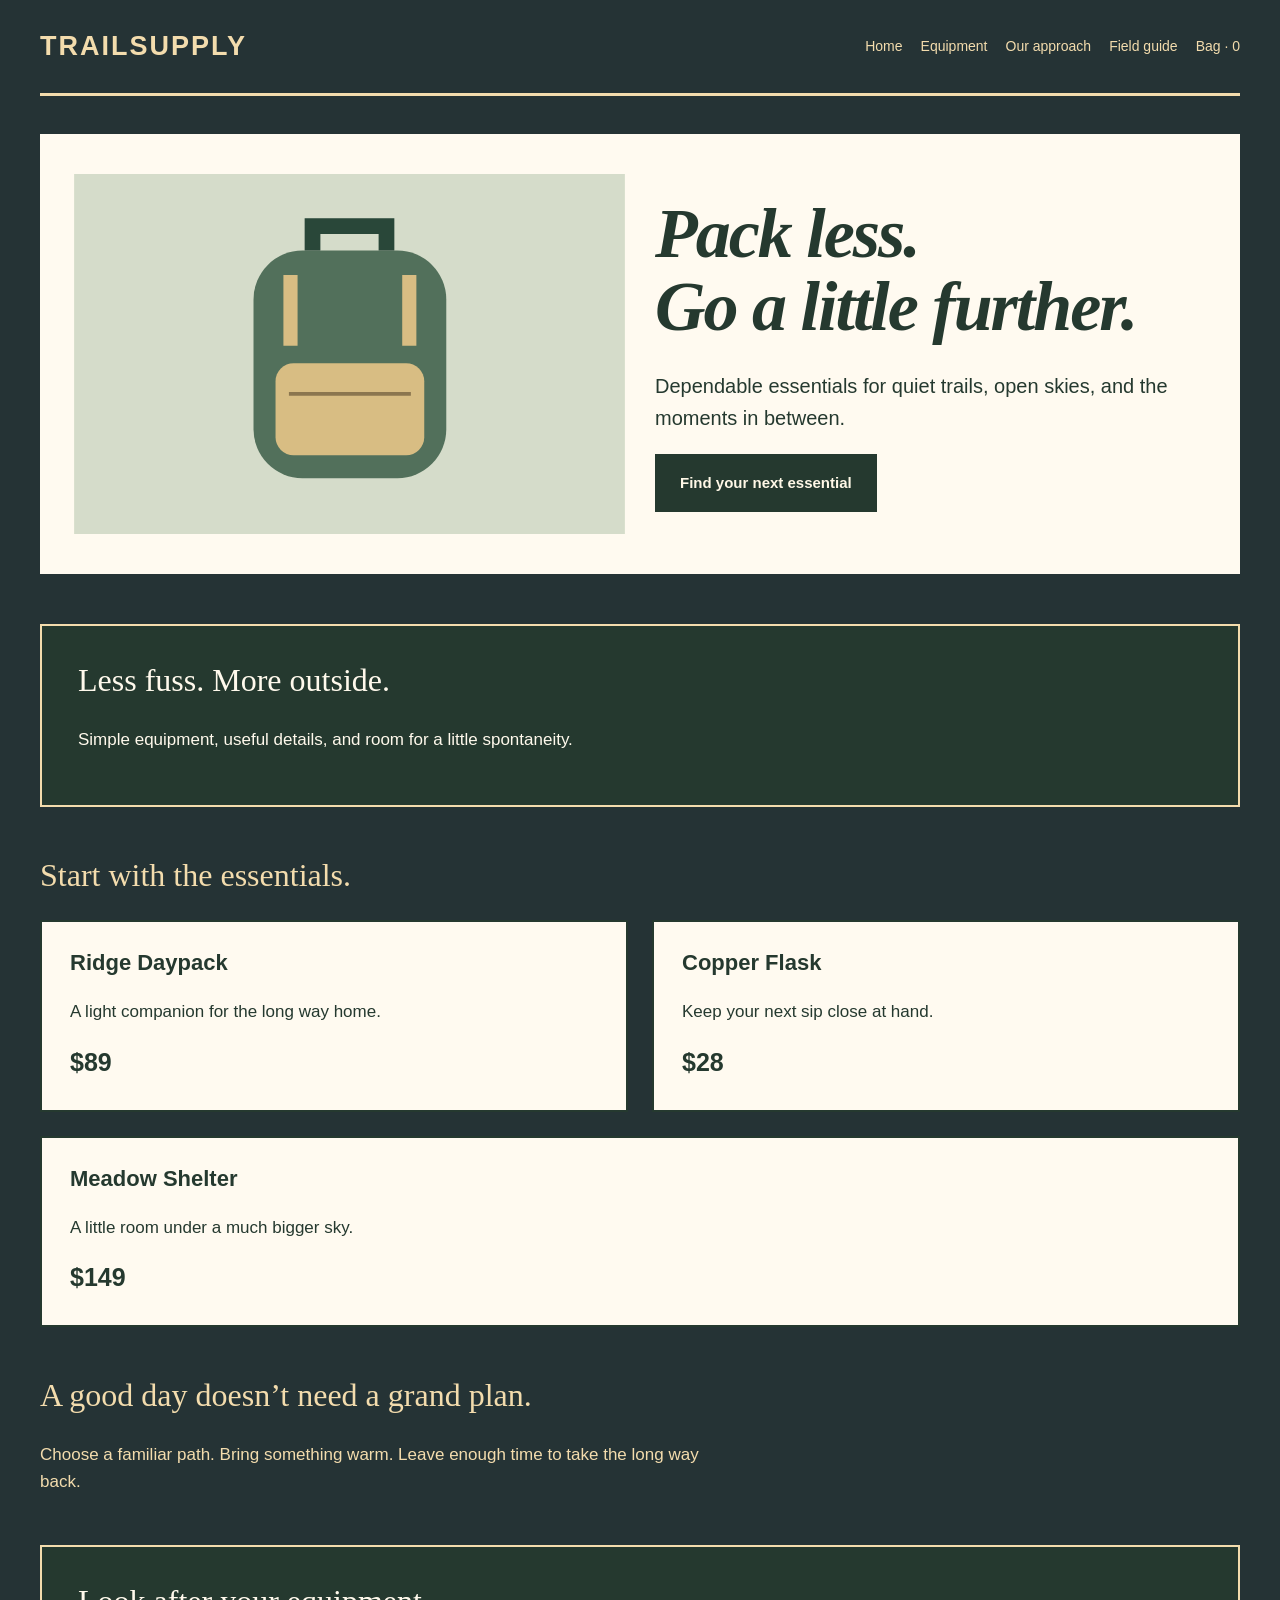
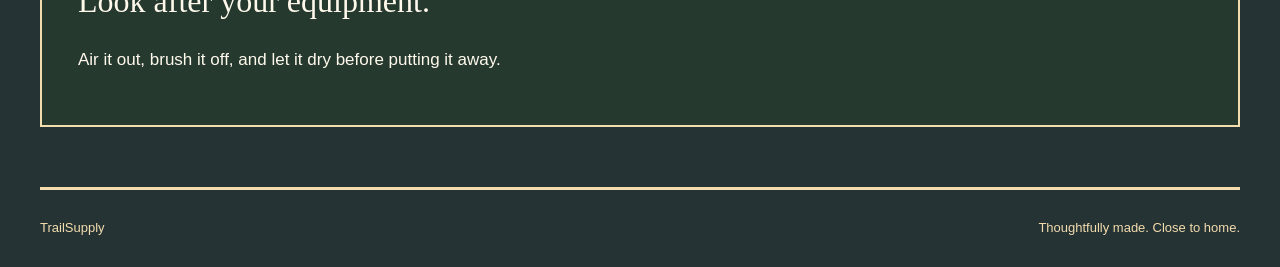
==== index.html @ 5acde9bd "feat: add equipment care reminder to homepage" ====
<!doctype html>
<html lang="en"><head><meta charset="utf-8"><meta name="viewport" content="width=device-width,initial-scale=1"><title>TrailSupply | Everyday outdoors</title><link rel="icon" href="data:,"><link rel="stylesheet" href="styles.css"></head>
<body><header><a class="brand" href="index.html">TrailSupply</a><nav aria-label="Main navigation"><a href="index.html">Home</a><a href="catalog.html">Equipment</a><a href="about.html">Our approach</a><a href="help.html">Field guide</a><span id="bag-count" aria-live="polite">Bag · 0</span></nav></header><main><section class="hero split"><div><h1>Pack less.<br>Go a little further.</h1><p class="lede">Dependable essentials for quiet trails, open skies, and the moments in between.</p><a class="button" href="catalog.html">Find your next essential</a></div><img src="assets/pack.svg" alt="Illustration of a forest-green daypack"></section><section class="band"><h2>Less fuss. More outside.</h2><p>Simple equipment, useful details, and room for a little spontaneity.</p></section><section><h2>Start with the essentials.</h2><div class="grid three"><article class="tile"><h3>Ridge Daypack</h3><p>A light companion for the long way home.</p><span class="price">$89</span></article><article class="tile"><h3>Copper Flask</h3><p>Keep your next sip close at hand.</p><span class="price">$28</span></article><article class="tile"><h3>Meadow Shelter</h3><p>A little room under a much bigger sky.</p><span class="price">$149</span></article></div></section><section><h2>A good day doesn’t need a grand plan.</h2><p>Choose a familiar path. Bring something warm. Leave enough time to take the long way back.</p></section><section class="band"><h2>Look after your equipment.</h2><p>Air it out, brush it off, and let it dry before putting it away.</p></section></main><footer><span>TrailSupply</span><span>Thoughtfully made. Close to home.</span></footer><script src="app.js"></script></body></html>
---- styles.css ----
* { box-sizing: border-box; }
html { scroll-behavior: auto; }
body { margin: 0; background: #253335; color: #f3dcad; font-family: Arial, sans-serif; font-size: 17px; line-height: 1.6; }
header, main, footer { width: 94%; max-width: 1200px; margin: auto; }
header { display: flex; flex-wrap: wrap; justify-content: space-between; align-items: center; gap: 20px; padding: 25px 0; border-bottom: 3px solid #f3dcad; }
.brand { font-size: 27px; font-weight: 800; letter-spacing: -1px; }
a { color: inherit; text-underline-offset: 5px; }
header a { text-decoration: none; }
nav { display: flex; flex-wrap: wrap; gap: 18px; font-size: 14px; }
main { padding: 38px 0 60px; }
h1, h2, h3, p { margin-top: 0; overflow-wrap: anywhere; }
h1 { font-family: Georgia, serif; font-size: 56px; line-height: 1.05; font-weight: 400; letter-spacing: -2px; max-width: 780px; margin-bottom: 26px; }
h2 { font-family: Georgia, serif; font-size: 32px; line-height: 1.15; font-weight: 400; }
h3 { font-size: 22px; line-height: 1.2; }
p { max-width: 660px; }
.lede { font-size: 20px; max-width: 570px; }
.hero { display: flex; flex-wrap: wrap; align-items: center; gap: 30px; min-height: 440px; padding: 34px; border: 2px solid #f3dcad; }
.hero > div { flex: 1 1 350px; min-width: 0; }
.hero img { flex: 1 1 350px; width: 46%; max-width: 100%; min-width: 0; height: 360px; object-fit: cover; display: block; }
section + section { margin-top: 50px; }
.grid { display: flex; flex-wrap: wrap; gap: 24px; }
.tile { flex: 1 1 280px; min-width: 0; padding: 28px; background: #fffaf0; color: #25392f; border: 2px solid #25392f; }
.tile img { width: 100%; height: 230px; object-fit: cover; display: block; margin-bottom: 24px; }
.tile p { margin-bottom: 16px; }
.tile h2 { font-size: 30px; }
.price { font-size: 25px; font-weight: 700; }
.button { display: inline-block; background: #25392f; color: #fff8e7; padding: 15px 23px; text-decoration: none; font-size: 15px; font-weight: 700; border: 2px solid #25392f; }
.band { background: #25392f; color: #fff9ec; padding: 36px; border: 2px solid #f3dcad; }
.band p { margin-bottom: 16px; }
.toolbar { display: flex; flex-wrap: wrap; gap: 18px; padding: 24px; background: #fffaf0; color: #25392f; margin: 28px 0; border: 2px solid #25392f; }
.availability { display: block; border-top: 2px solid #25392f; padding-top: 14px; font-size: 14px; }
.spec-row { display: flex; flex-wrap: wrap; gap: 24px; padding: 18px 0; border-bottom: 1px solid #f3dcad; }
.spec-row strong { min-width: 130px; }
.hidden { display: none; }
footer { display: flex; flex-wrap: wrap; justify-content: space-between; gap: 20px; padding: 28px 0; border-top: 3px solid #f3dcad; font-size: 13px; }
a:focus-visible { outline: 3px solid #d99942; outline-offset: 6px; }
.hero{background:#fffaf0;color:#25392f;border:0;border-left:14px solid #dca65c}.hero h1{font-family:Arial,sans-serif;font-weight:800}.tile{flex-basis:420px}.tile img{height:310px}
.brand{text-transform:uppercase;letter-spacing:2px}.hero{border-radius:0}.product h2{font-family:Arial,sans-serif;font-weight:700}
.hero{flex-direction:row-reverse;border:0}.hero h1{font-size:70px;font-family:Georgia,serif;font-style:italic}.tile{flex-basis:420px;border-radius:0}
/* Catalog status is static; no purchase or persistent bag is provided. */
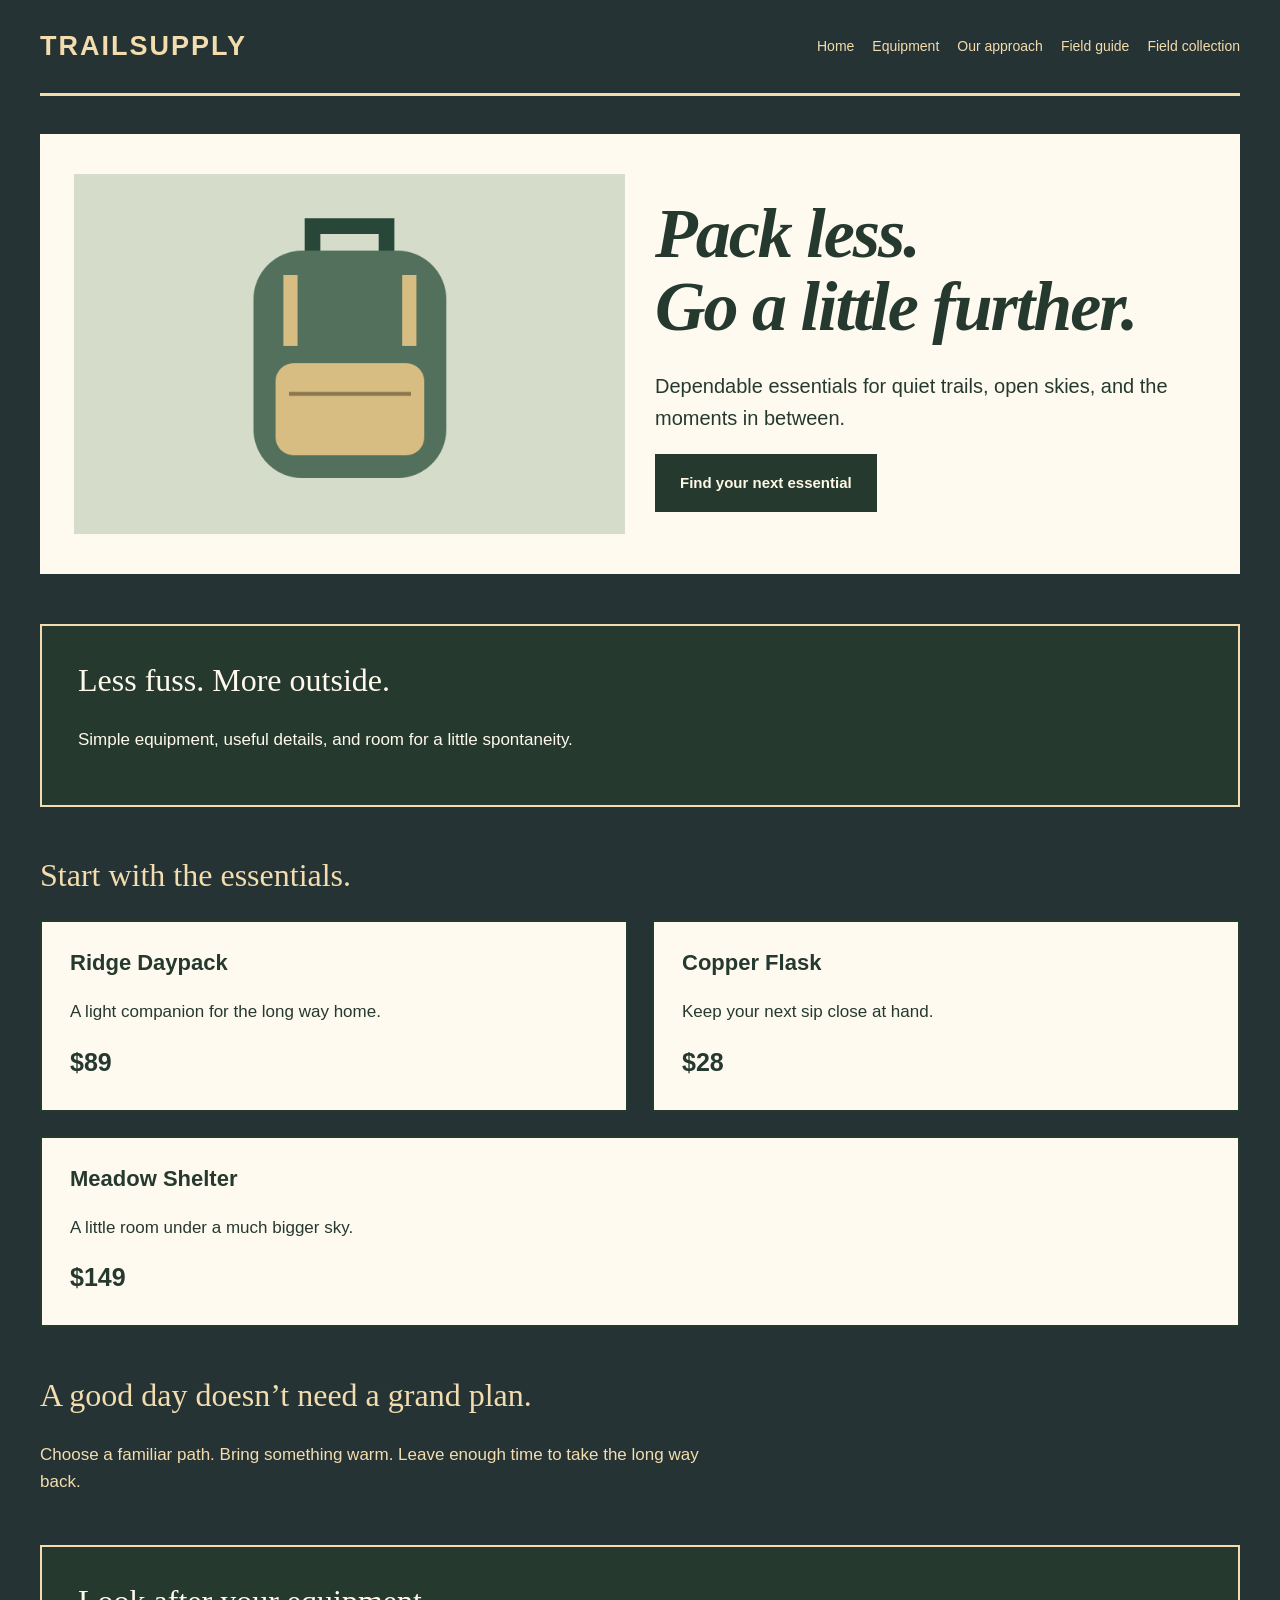
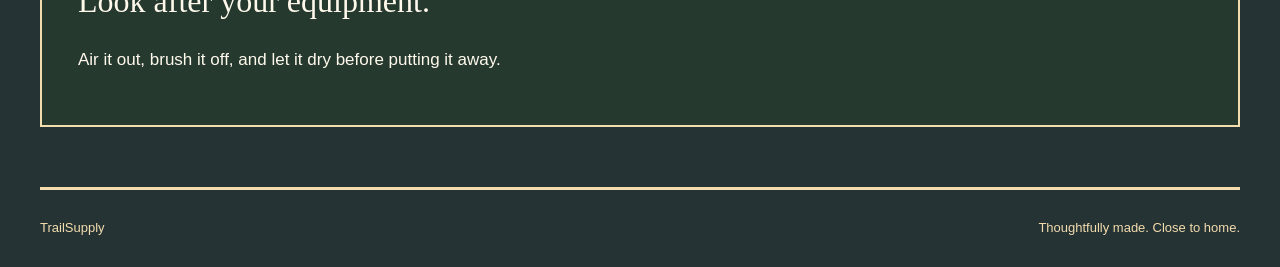
==== commit e789ec5b: "feat: add equipment care reminder to homepage; refresh the visual composition" ====
--- a/index.html
+++ b/index.html
@@ -1,3 +1,84 @@
 <!doctype html>
-<html lang="en"><head><meta charset="utf-8"><meta name="viewport" content="width=device-width,initial-scale=1"><title>TrailSupply | Everyday outdoors</title><link rel="icon" href="data:,"><link rel="stylesheet" href="styles.css"></head>
-<body><header><a class="brand" href="index.html">TrailSupply</a><nav aria-label="Main navigation"><a href="index.html">Home</a><a href="catalog.html">Equipment</a><a href="about.html">Our approach</a><a href="help.html">Field guide</a><span id="bag-count" aria-live="polite">Bag · 0</span></nav></header><main><section class="hero split"><div><h1>Pack less.<br>Go a little further.</h1><p class="lede">Dependable essentials for quiet trails, open skies, and the moments in between.</p><a class="button" href="catalog.html">Find your next essential</a></div><img src="assets/pack.svg" alt="Illustration of a forest-green daypack"></section><section class="band"><h2>Less fuss. More outside.</h2><p>Simple equipment, useful details, and room for a little spontaneity.</p></section><section><h2>Start with the essentials.</h2><div class="grid three"><article class="tile"><h3>Ridge Daypack</h3><p>A light companion for the long way home.</p><span class="price">$89</span></article><article class="tile"><h3>Copper Flask</h3><p>Keep your next sip close at hand.</p><span class="price">$28</span></article><article class="tile"><h3>Meadow Shelter</h3><p>A little room under a much bigger sky.</p><span class="price">$149</span></article></div></section><section><h2>A good day doesn’t need a grand plan.</h2><p>Choose a familiar path. Bring something warm. Leave enough time to take the long way back.</p></section><section class="band"><h2>Look after your equipment.</h2><p>Air it out, brush it off, and let it dry before putting it away.</p></section></main><footer><span>TrailSupply</span><span>Thoughtfully made. Close to home.</span></footer><script src="app.js"></script></body></html>
+<html lang="en">
+<head>
+<meta charset="utf-8">
+<meta name="viewport" content="width=device-width,initial-scale=1">
+<title>
+TrailSupply | Everyday outdoors</title>
+<link rel="icon" href="assets/favicon.png">
+<link rel="stylesheet" href="styles.css">
+</head>
+<body>
+<header>
+<a class="brand" href="index.html">TrailSupply</a>
+<nav aria-label="Main navigation">
+<a href="index.html">Home</a>
+<a href="catalog.html">Equipment</a>
+<a href="about.html">Our approach</a>
+<a href="help.html">Field guide</a>
+<span>Field collection</span>
+</nav>
+</header>
+<main>
+<section class="hero split">
+<div>
+<h1>
+Pack less.<br>Go a little further.</h1>
+<p class="lede">
+Dependable essentials for quiet trails, open skies, and the moments in between.</p>
+<a class="button" href="catalog.html">Find your next essential</a>
+</div>
+<img src="assets/pack.png" alt="Illustration of a forest-green daypack">
+</section>
+<section class="band">
+<h2>
+Less fuss. More outside.</h2>
+<p>
+Simple equipment, useful details, and room for a little spontaneity.</p>
+</section>
+<section>
+<h2>
+Start with the essentials.</h2>
+<div class="grid three">
+<article class="tile">
+<h3>
+Ridge Daypack</h3>
+<p>
+A light companion for the long way home.</p>
+<span class="price">$89</span>
+</article>
+<article class="tile">
+<h3>
+Copper Flask</h3>
+<p>
+Keep your next sip close at hand.</p>
+<span class="price">$28</span>
+</article>
+<article class="tile">
+<h3>
+Meadow Shelter</h3>
+<p>
+A little room under a much bigger sky.</p>
+<span class="price">$149</span>
+</article>
+</div>
+</section>
+<section>
+<h2>
+A good day doesn’t need a grand plan.</h2>
+<p>
+Choose a familiar path. Bring something warm. Leave enough time to take the long way back.</p>
+</section>
+<section class="band">
+<h2>
+Look after your equipment.</h2>
+<p>
+Air it out, brush it off, and let it dry before putting it away.</p>
+</section>
+</main>
+<footer>
+<span>TrailSupply</span>
+<span>Thoughtfully made. Close to home.</span>
+</footer>
+</body>
+</html>
--- a/styles.css
+++ b/styles.css
@@ -37,4 +37,3 @@
 .hero{background:#fffaf0;color:#25392f;border:0;border-left:14px solid #dca65c}.hero h1{font-family:Arial,sans-serif;font-weight:800}.tile{flex-basis:420px}.tile img{height:310px}
 .brand{text-transform:uppercase;letter-spacing:2px}.hero{border-radius:0}.product h2{font-family:Arial,sans-serif;font-weight:700}
 .hero{flex-direction:row-reverse;border:0}.hero h1{font-size:70px;font-family:Georgia,serif;font-style:italic}.tile{flex-basis:420px;border-radius:0}
-/* Catalog status is static; no purchase or persistent bag is provided. */
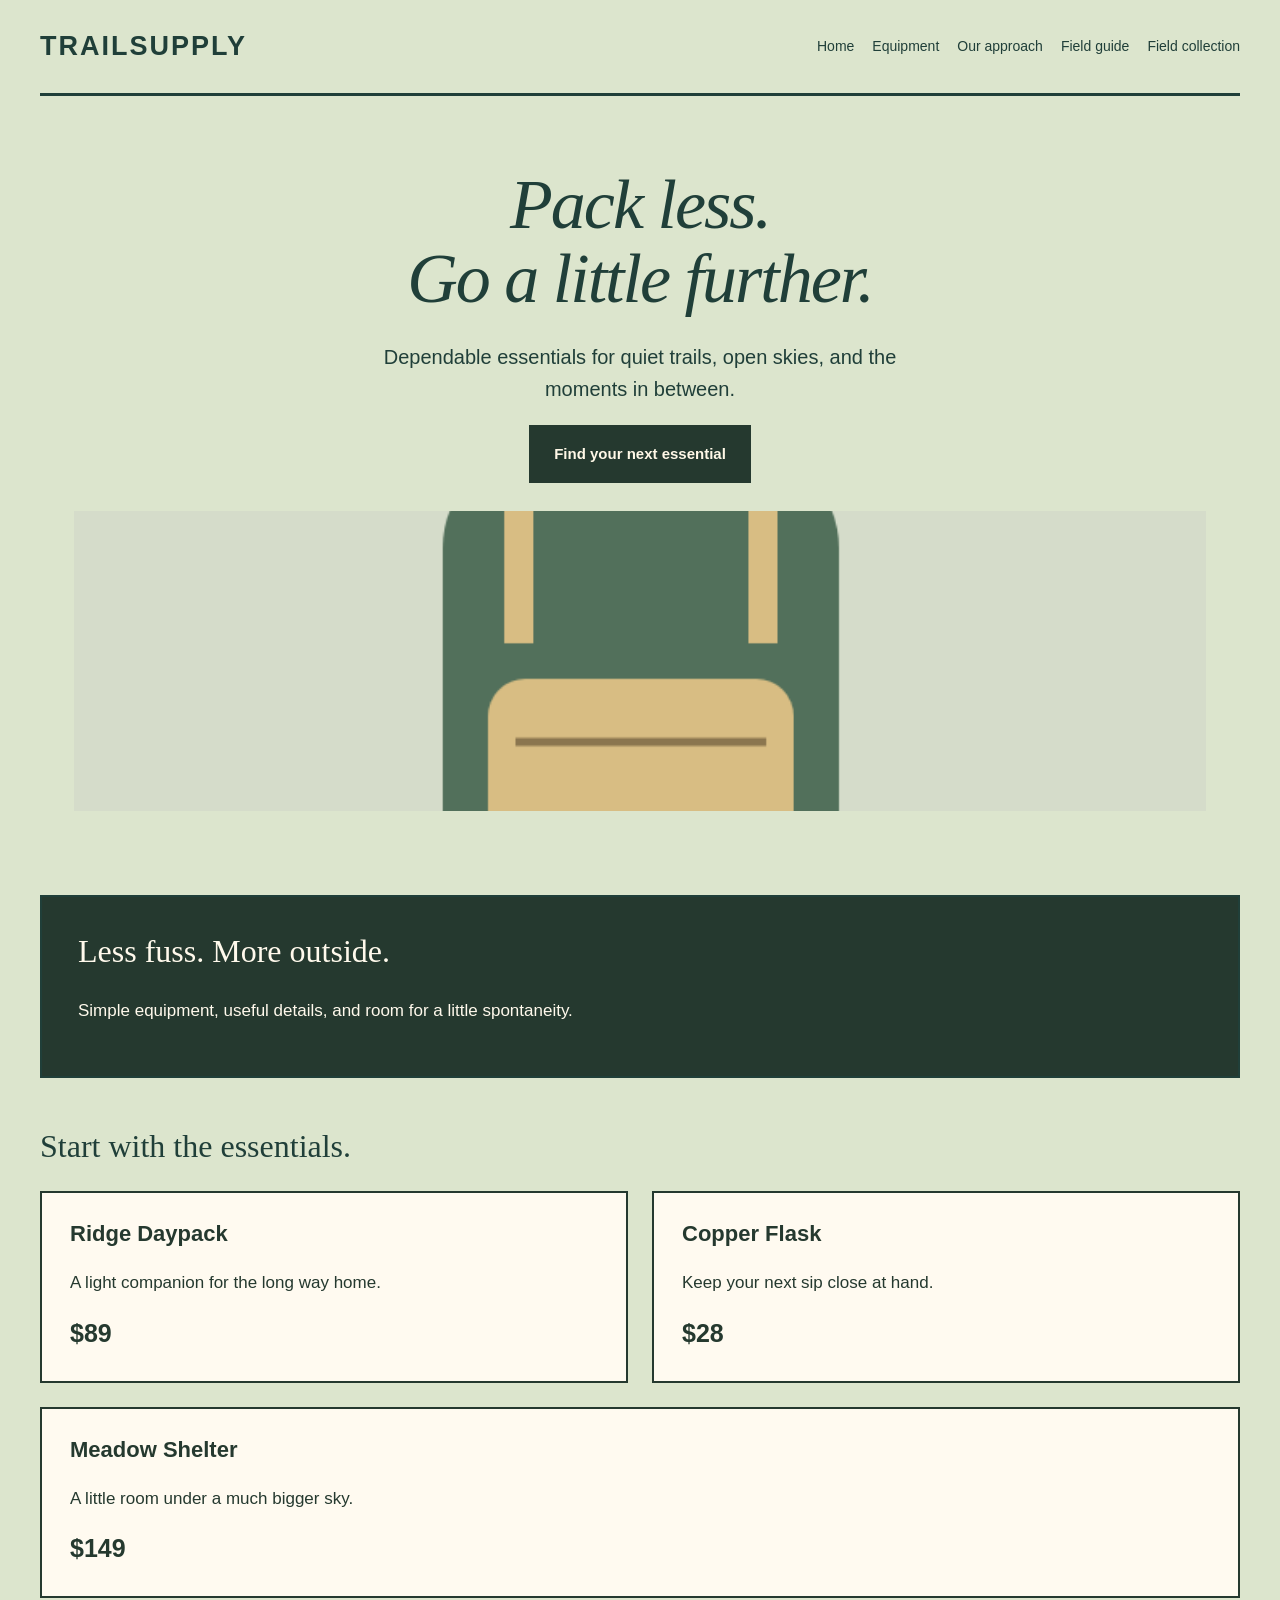
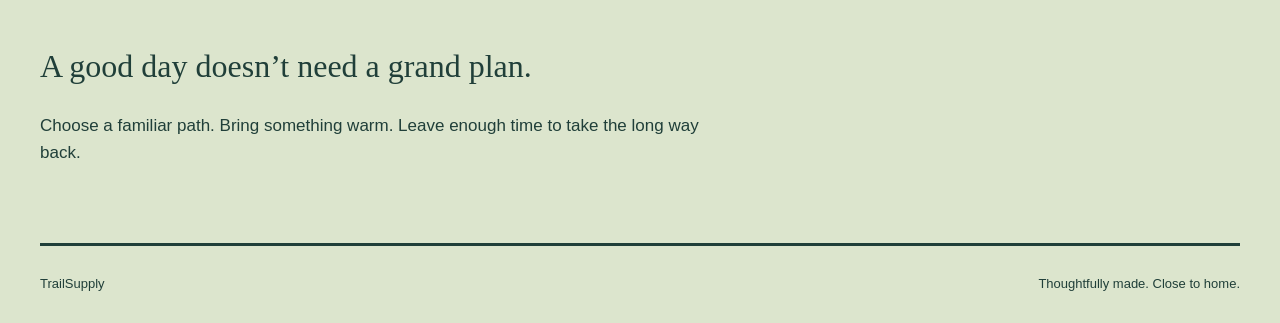
==== commit 414e1446: "fix: restore field guide and navigation link; refresh the visual composition" ====
--- a/index.html
+++ b/index.html
@@ -69,12 +69,6 @@
 <p>
 Choose a familiar path. Bring something warm. Leave enough time to take the long way back.</p>
 </section>
-<section class="band">
-<h2>
-Look after your equipment.</h2>
-<p>
-Air it out, brush it off, and let it dry before putting it away.</p>
-</section>
 </main>
 <footer>
 <span>TrailSupply</span>
--- a/styles.css
+++ b/styles.css
@@ -1,8 +1,8 @@
 * { box-sizing: border-box; }
 html { scroll-behavior: auto; }
-body { margin: 0; background: #253335; color: #f3dcad; font-family: Arial, sans-serif; font-size: 17px; line-height: 1.6; }
+body { margin: 0; background: #dce5cd; color: #203f39; font-family: Arial, sans-serif; font-size: 17px; line-height: 1.6; }
 header, main, footer { width: 94%; max-width: 1200px; margin: auto; }
-header { display: flex; flex-wrap: wrap; justify-content: space-between; align-items: center; gap: 20px; padding: 25px 0; border-bottom: 3px solid #f3dcad; }
+header { display: flex; flex-wrap: wrap; justify-content: space-between; align-items: center; gap: 20px; padding: 25px 0; border-bottom: 3px solid #203f39; }
 .brand { font-size: 27px; font-weight: 800; letter-spacing: -1px; }
 a { color: inherit; text-underline-offset: 5px; }
 header a { text-decoration: none; }
@@ -14,7 +14,7 @@
 h3 { font-size: 22px; line-height: 1.2; }
 p { max-width: 660px; }
 .lede { font-size: 20px; max-width: 570px; }
-.hero { display: flex; flex-wrap: wrap; align-items: center; gap: 30px; min-height: 440px; padding: 34px; border: 2px solid #f3dcad; }
+.hero { display: flex; flex-wrap: wrap; align-items: center; gap: 30px; min-height: 440px; padding: 34px; border: 2px solid #203f39; }
 .hero > div { flex: 1 1 350px; min-width: 0; }
 .hero img { flex: 1 1 350px; width: 46%; max-width: 100%; min-width: 0; height: 360px; object-fit: cover; display: block; }
 section + section { margin-top: 50px; }
@@ -25,15 +25,15 @@
 .tile h2 { font-size: 30px; }
 .price { font-size: 25px; font-weight: 700; }
 .button { display: inline-block; background: #25392f; color: #fff8e7; padding: 15px 23px; text-decoration: none; font-size: 15px; font-weight: 700; border: 2px solid #25392f; }
-.band { background: #25392f; color: #fff9ec; padding: 36px; border: 2px solid #f3dcad; }
+.band { background: #25392f; color: #fff9ec; padding: 36px; border: 2px solid #203f39; }
 .band p { margin-bottom: 16px; }
 .toolbar { display: flex; flex-wrap: wrap; gap: 18px; padding: 24px; background: #fffaf0; color: #25392f; margin: 28px 0; border: 2px solid #25392f; }
 .availability { display: block; border-top: 2px solid #25392f; padding-top: 14px; font-size: 14px; }
-.spec-row { display: flex; flex-wrap: wrap; gap: 24px; padding: 18px 0; border-bottom: 1px solid #f3dcad; }
+.spec-row { display: flex; flex-wrap: wrap; gap: 24px; padding: 18px 0; border-bottom: 1px solid #203f39; }
 .spec-row strong { min-width: 130px; }
 .hidden { display: none; }
-footer { display: flex; flex-wrap: wrap; justify-content: space-between; gap: 20px; padding: 28px 0; border-top: 3px solid #f3dcad; font-size: 13px; }
-a:focus-visible { outline: 3px solid #d99942; outline-offset: 6px; }
-.hero{background:#fffaf0;color:#25392f;border:0;border-left:14px solid #dca65c}.hero h1{font-family:Arial,sans-serif;font-weight:800}.tile{flex-basis:420px}.tile img{height:310px}
+footer { display: flex; flex-wrap: wrap; justify-content: space-between; gap: 20px; padding: 28px 0; border-top: 3px solid #203f39; font-size: 13px; }
+a:focus-visible { outline: 3px solid #356454; outline-offset: 6px; }
+.hero{flex-direction:column;text-align:center;gap:28px;border:0}.hero > div{flex:0 1 auto;width:100%}.hero h1,.hero p{margin-left:auto;margin-right:auto}.hero img{flex:0 1 auto;width:100%;height:300px}.tile{border-radius:28px}
 .brand{text-transform:uppercase;letter-spacing:2px}.hero{border-radius:0}.product h2{font-family:Arial,sans-serif;font-weight:700}
 .hero{flex-direction:row-reverse;border:0}.hero h1{font-size:70px;font-family:Georgia,serif;font-style:italic}.tile{flex-basis:420px;border-radius:0}
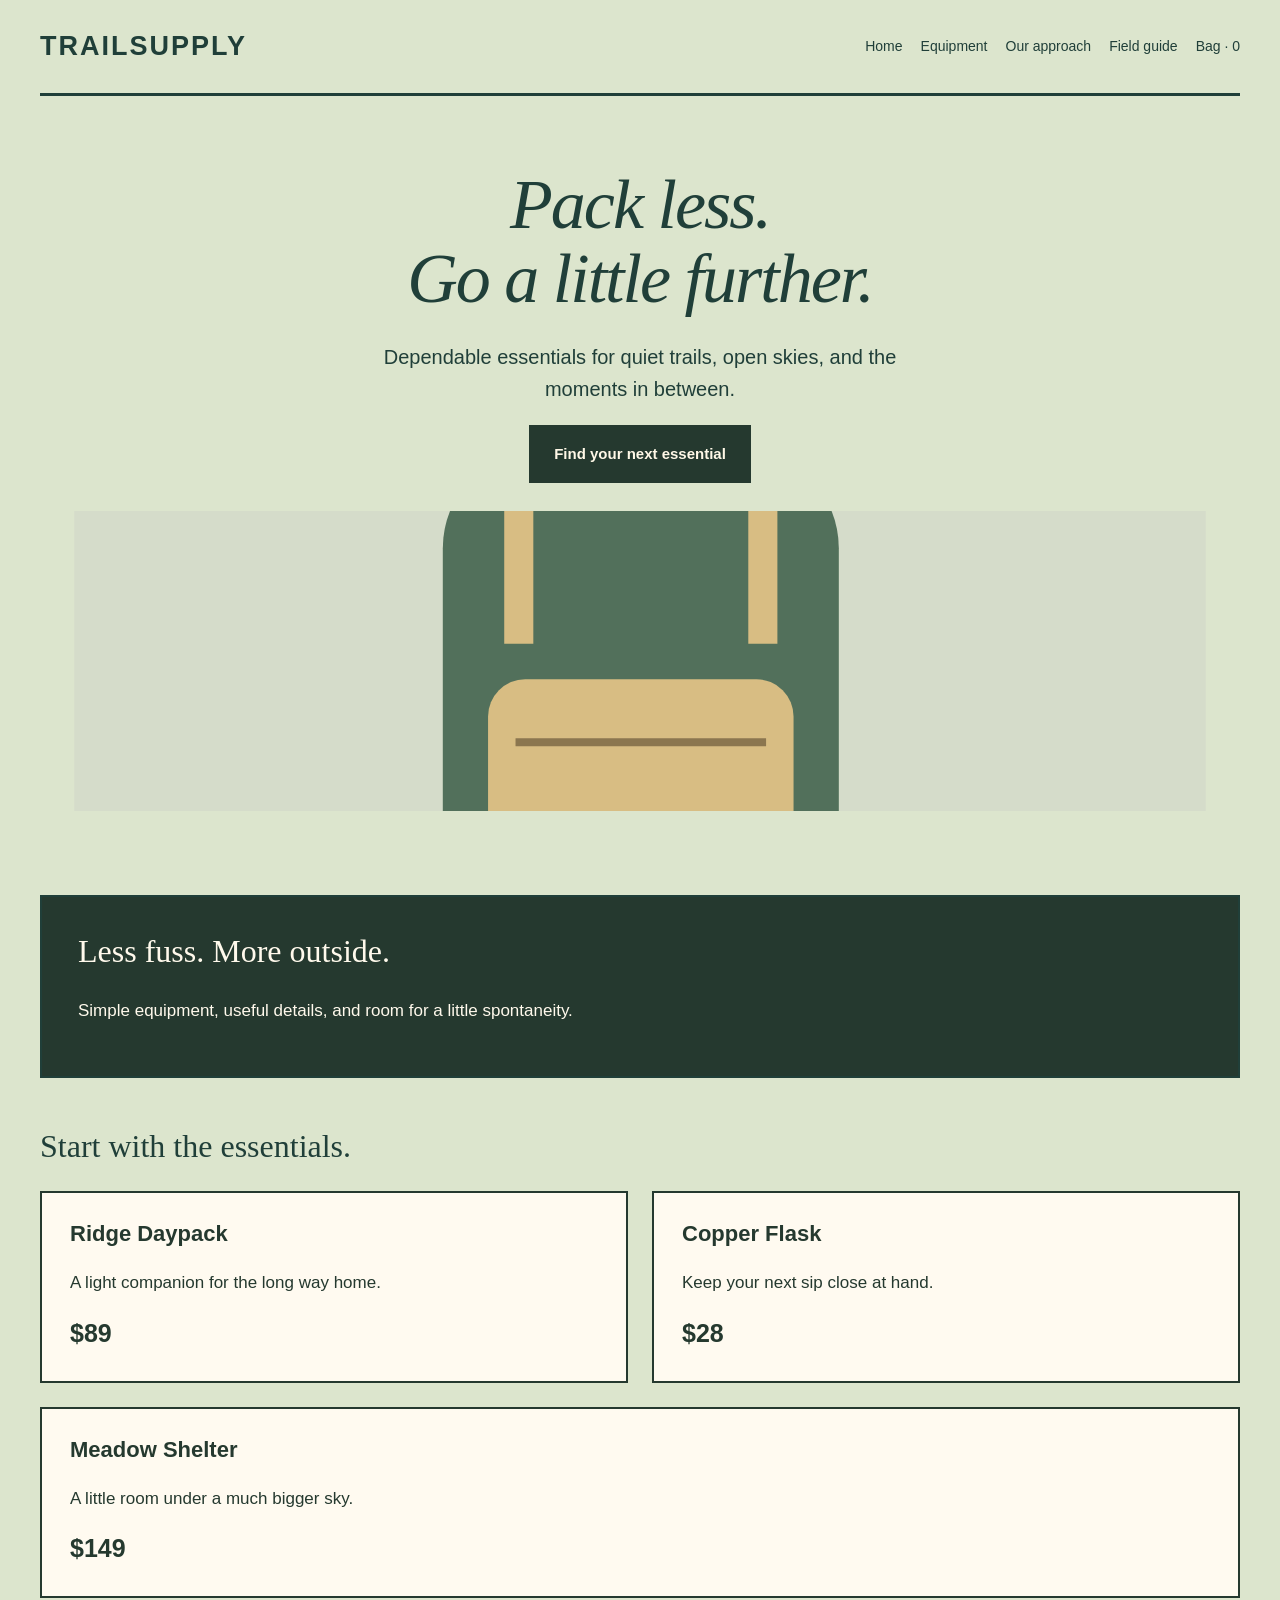
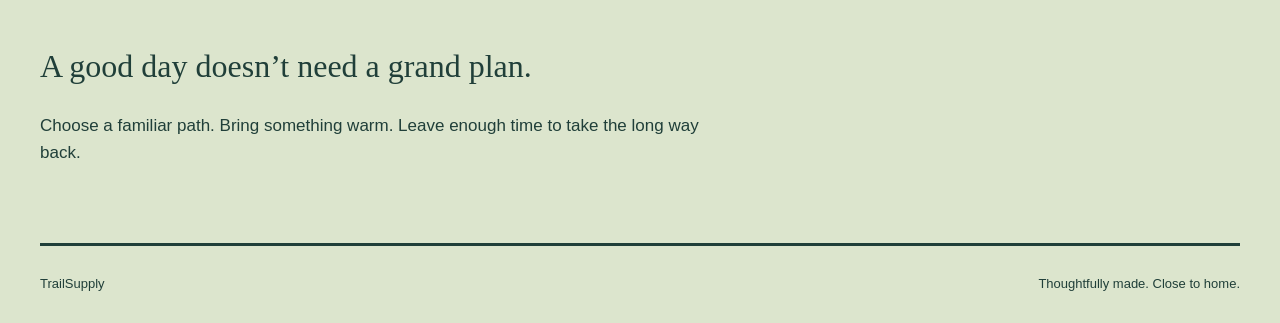
==== commit b379235a: "fix: restore field guide and navigation link" ====
--- a/index.html
+++ b/index.html
@@ -1,78 +1,3 @@
 <!doctype html>
-<html lang="en">
-<head>
-<meta charset="utf-8">
-<meta name="viewport" content="width=device-width,initial-scale=1">
-<title>
-TrailSupply | Everyday outdoors</title>
-<link rel="icon" href="assets/favicon.png">
-<link rel="stylesheet" href="styles.css">
-</head>
-<body>
-<header>
-<a class="brand" href="index.html">TrailSupply</a>
-<nav aria-label="Main navigation">
-<a href="index.html">Home</a>
-<a href="catalog.html">Equipment</a>
-<a href="about.html">Our approach</a>
-<a href="help.html">Field guide</a>
-<span>Field collection</span>
-</nav>
-</header>
-<main>
-<section class="hero split">
-<div>
-<h1>
-Pack less.<br>Go a little further.</h1>
-<p class="lede">
-Dependable essentials for quiet trails, open skies, and the moments in between.</p>
-<a class="button" href="catalog.html">Find your next essential</a>
-</div>
-<img src="assets/pack.png" alt="Illustration of a forest-green daypack">
-</section>
-<section class="band">
-<h2>
-Less fuss. More outside.</h2>
-<p>
-Simple equipment, useful details, and room for a little spontaneity.</p>
-</section>
-<section>
-<h2>
-Start with the essentials.</h2>
-<div class="grid three">
-<article class="tile">
-<h3>
-Ridge Daypack</h3>
-<p>
-A light companion for the long way home.</p>
-<span class="price">$89</span>
-</article>
-<article class="tile">
-<h3>
-Copper Flask</h3>
-<p>
-Keep your next sip close at hand.</p>
-<span class="price">$28</span>
-</article>
-<article class="tile">
-<h3>
-Meadow Shelter</h3>
-<p>
-A little room under a much bigger sky.</p>
-<span class="price">$149</span>
-</article>
-</div>
-</section>
-<section>
-<h2>
-A good day doesn’t need a grand plan.</h2>
-<p>
-Choose a familiar path. Bring something warm. Leave enough time to take the long way back.</p>
-</section>
-</main>
-<footer>
-<span>TrailSupply</span>
-<span>Thoughtfully made. Close to home.</span>
-</footer>
-</body>
-</html>
+<html lang="en"><head><meta charset="utf-8"><meta name="viewport" content="width=device-width,initial-scale=1"><title>TrailSupply | Everyday outdoors</title><link rel="icon" href="data:,"><link rel="stylesheet" href="styles.css"></head>
+<body><header><a class="brand" href="index.html">TrailSupply</a><nav aria-label="Main navigation"><a href="index.html">Home</a><a href="catalog.html">Equipment</a><a href="about.html">Our approach</a><a href="help.html">Field guide</a><span id="bag-count" aria-live="polite">Bag · 0</span></nav></header><main><section class="hero split"><div><h1>Pack less.<br>Go a little further.</h1><p class="lede">Dependable essentials for quiet trails, open skies, and the moments in between.</p><a class="button" href="catalog.html">Find your next essential</a></div><img src="assets/pack.svg" alt="Illustration of a forest-green daypack"></section><section class="band"><h2>Less fuss. More outside.</h2><p>Simple equipment, useful details, and room for a little spontaneity.</p></section><section><h2>Start with the essentials.</h2><div class="grid three"><article class="tile"><h3>Ridge Daypack</h3><p>A light companion for the long way home.</p><span class="price">$89</span></article><article class="tile"><h3>Copper Flask</h3><p>Keep your next sip close at hand.</p><span class="price">$28</span></article><article class="tile"><h3>Meadow Shelter</h3><p>A little room under a much bigger sky.</p><span class="price">$149</span></article></div></section><section><h2>A good day doesn’t need a grand plan.</h2><p>Choose a familiar path. Bring something warm. Leave enough time to take the long way back.</p></section></main><footer><span>TrailSupply</span><span>Thoughtfully made. Close to home.</span></footer><script src="app.js"></script></body></html>
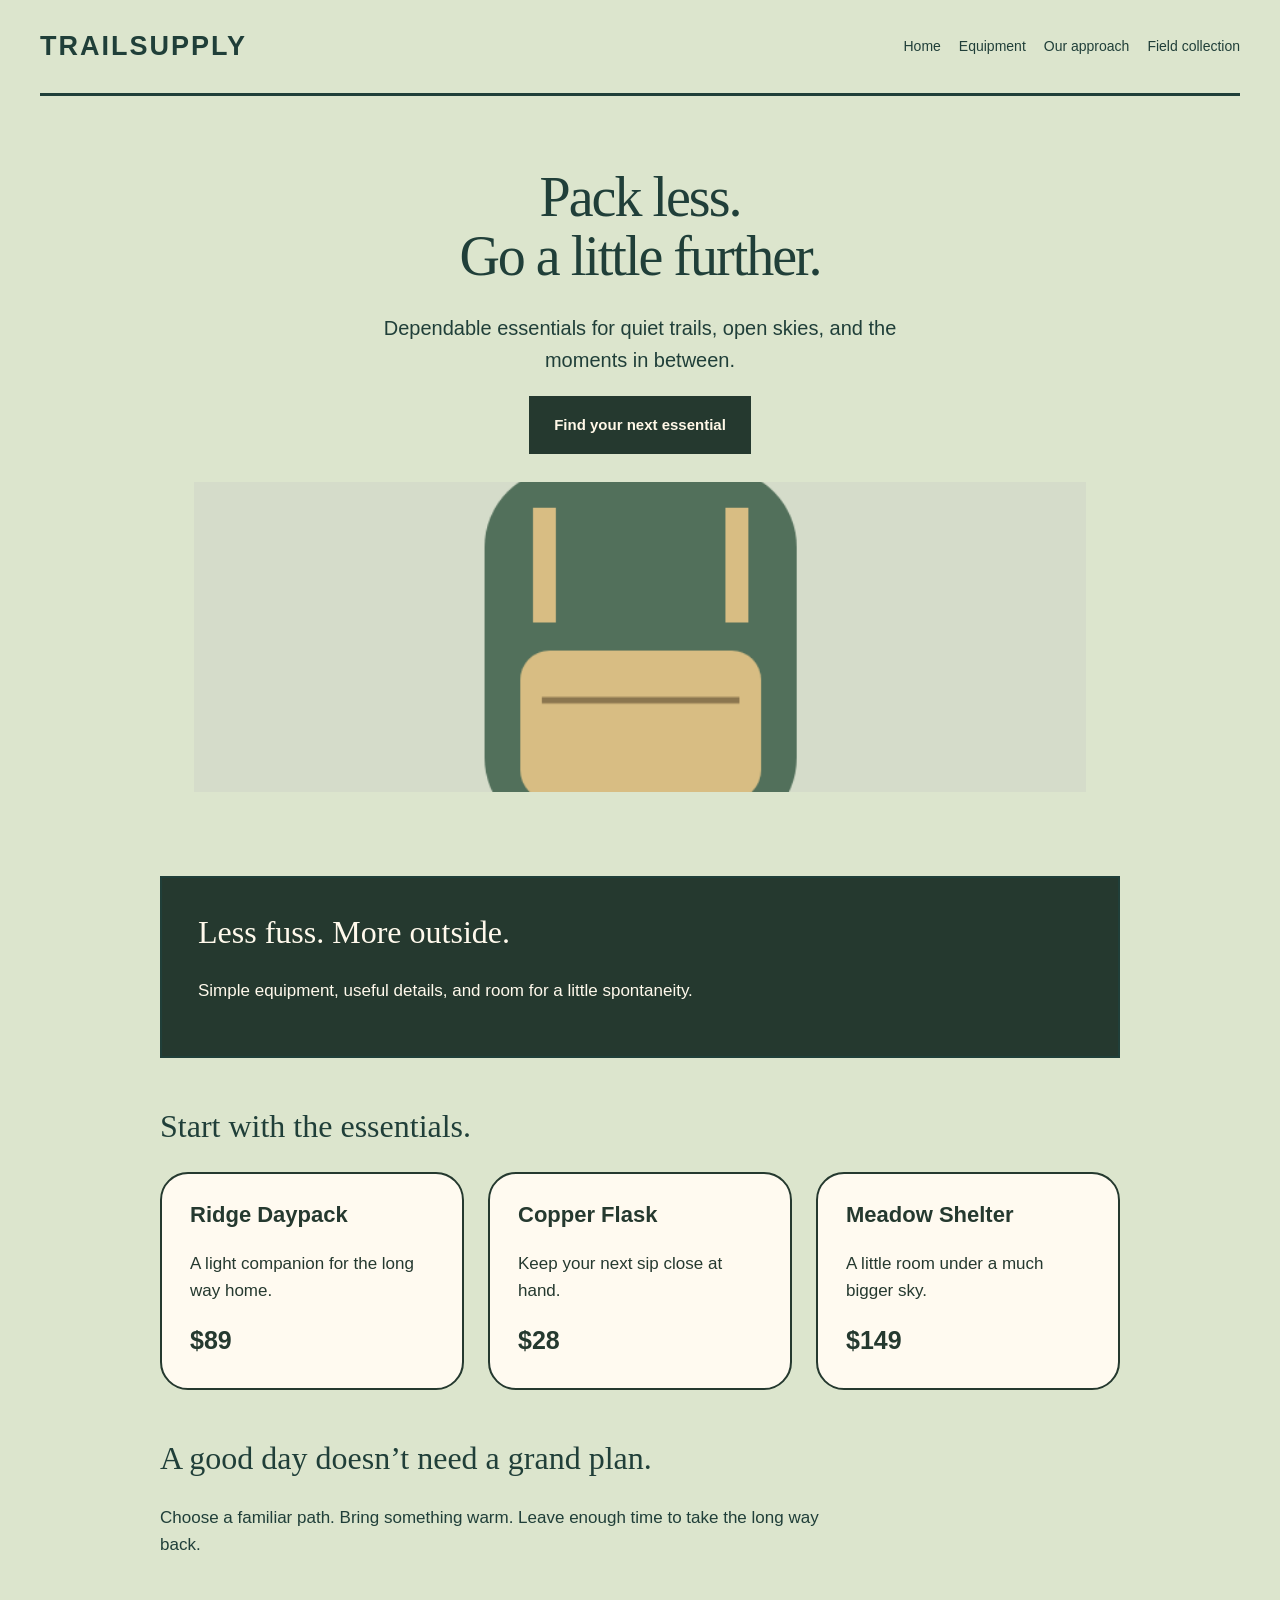
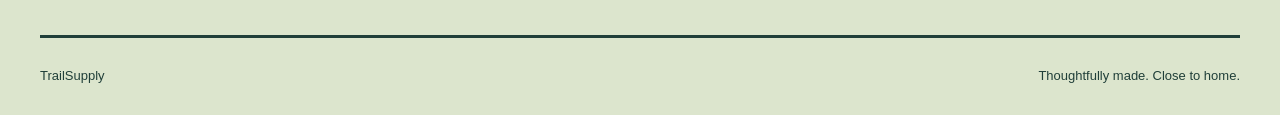
==== commit 4aa20a0e: "refactor: temporarily retire field guide and its navigation link; refresh the visual composition" ====
--- a/index.html
+++ b/index.html
@@ -1,3 +1,77 @@
 <!doctype html>
-<html lang="en"><head><meta charset="utf-8"><meta name="viewport" content="width=device-width,initial-scale=1"><title>TrailSupply | Everyday outdoors</title><link rel="icon" href="data:,"><link rel="stylesheet" href="styles.css"></head>
-<body><header><a class="brand" href="index.html">TrailSupply</a><nav aria-label="Main navigation"><a href="index.html">Home</a><a href="catalog.html">Equipment</a><a href="about.html">Our approach</a><a href="help.html">Field guide</a><span id="bag-count" aria-live="polite">Bag · 0</span></nav></header><main><section class="hero split"><div><h1>Pack less.<br>Go a little further.</h1><p class="lede">Dependable essentials for quiet trails, open skies, and the moments in between.</p><a class="button" href="catalog.html">Find your next essential</a></div><img src="assets/pack.svg" alt="Illustration of a forest-green daypack"></section><section class="band"><h2>Less fuss. More outside.</h2><p>Simple equipment, useful details, and room for a little spontaneity.</p></section><section><h2>Start with the essentials.</h2><div class="grid three"><article class="tile"><h3>Ridge Daypack</h3><p>A light companion for the long way home.</p><span class="price">$89</span></article><article class="tile"><h3>Copper Flask</h3><p>Keep your next sip close at hand.</p><span class="price">$28</span></article><article class="tile"><h3>Meadow Shelter</h3><p>A little room under a much bigger sky.</p><span class="price">$149</span></article></div></section><section><h2>A good day doesn’t need a grand plan.</h2><p>Choose a familiar path. Bring something warm. Leave enough time to take the long way back.</p></section></main><footer><span>TrailSupply</span><span>Thoughtfully made. Close to home.</span></footer><script src="app.js"></script></body></html>
+<html lang="en">
+<head>
+<meta charset="utf-8">
+<meta name="viewport" content="width=device-width,initial-scale=1">
+<title>
+TrailSupply | Everyday outdoors</title>
+<link rel="icon" href="assets/favicon.png">
+<link rel="stylesheet" href="styles.css">
+</head>
+<body>
+<header>
+<a class="brand" href="index.html">TrailSupply</a>
+<nav aria-label="Main navigation">
+<a href="index.html">Home</a>
+<a href="catalog.html">Equipment</a>
+<a href="about.html">Our approach</a>
+<span>Field collection</span>
+</nav>
+</header>
+<main>
+<section class="hero split">
+<div>
+<h1>
+Pack less.<br>Go a little further.</h1>
+<p class="lede">
+Dependable essentials for quiet trails, open skies, and the moments in between.</p>
+<a class="button" href="catalog.html">Find your next essential</a>
+</div>
+<img src="assets/pack.png" alt="Illustration of a forest-green daypack">
+</section>
+<section class="band">
+<h2>
+Less fuss. More outside.</h2>
+<p>
+Simple equipment, useful details, and room for a little spontaneity.</p>
+</section>
+<section>
+<h2>
+Start with the essentials.</h2>
+<div class="grid three">
+<article class="tile">
+<h3>
+Ridge Daypack</h3>
+<p>
+A light companion for the long way home.</p>
+<span class="price">$89</span>
+</article>
+<article class="tile">
+<h3>
+Copper Flask</h3>
+<p>
+Keep your next sip close at hand.</p>
+<span class="price">$28</span>
+</article>
+<article class="tile">
+<h3>
+Meadow Shelter</h3>
+<p>
+A little room under a much bigger sky.</p>
+<span class="price">$149</span>
+</article>
+</div>
+</section>
+<section>
+<h2>
+A good day doesn’t need a grand plan.</h2>
+<p>
+Choose a familiar path. Bring something warm. Leave enough time to take the long way back.</p>
+</section>
+</main>
+<footer>
+<span>TrailSupply</span>
+<span>Thoughtfully made. Close to home.</span>
+</footer>
+</body>
+</html>
--- a/styles.css
+++ b/styles.css
@@ -36,4 +36,4 @@
 a:focus-visible { outline: 3px solid #356454; outline-offset: 6px; }
 .hero{flex-direction:column;text-align:center;gap:28px;border:0}.hero > div{flex:0 1 auto;width:100%}.hero h1,.hero p{margin-left:auto;margin-right:auto}.hero img{flex:0 1 auto;width:100%;height:300px}.tile{border-radius:28px}
 .brand{text-transform:uppercase;letter-spacing:2px}.hero{border-radius:0}.product h2{font-family:Arial,sans-serif;font-weight:700}
-.hero{flex-direction:row-reverse;border:0}.hero h1{font-size:70px;font-family:Georgia,serif;font-style:italic}.tile{flex-basis:420px;border-radius:0}
+main{max-width:960px}.hero{flex-direction:column;text-align:center}.hero > div{flex:0 1 auto;width:100%}.hero h1,.hero p{margin-left:auto;margin-right:auto}.hero img{width:100%;flex:0 1 auto;height:310px}
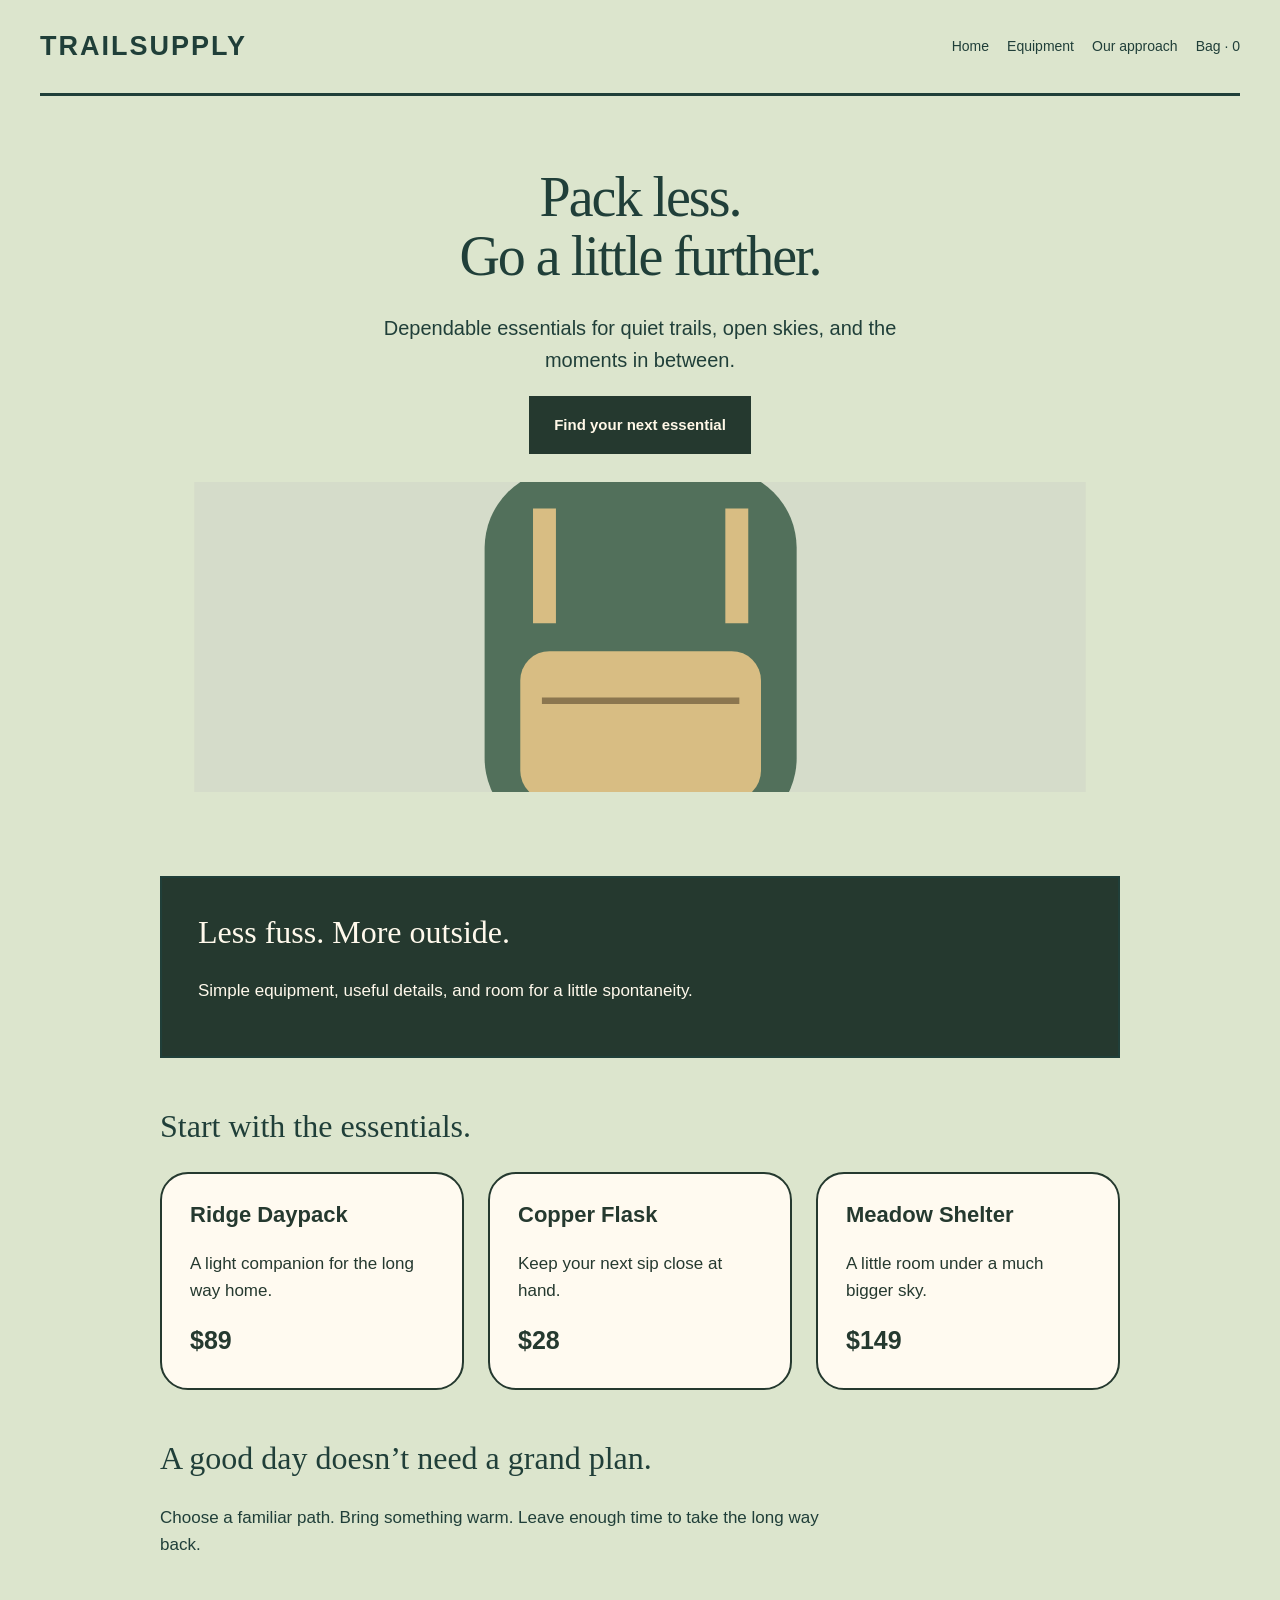
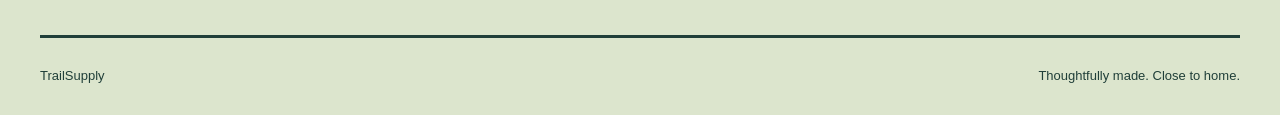
==== commit 844c04ed: "refactor: temporarily retire field guide and its navigation link" ====
--- a/index.html
+++ b/index.html
@@ -1,77 +1,3 @@
 <!doctype html>
-<html lang="en">
-<head>
-<meta charset="utf-8">
-<meta name="viewport" content="width=device-width,initial-scale=1">
-<title>
-TrailSupply | Everyday outdoors</title>
-<link rel="icon" href="assets/favicon.png">
-<link rel="stylesheet" href="styles.css">
-</head>
-<body>
-<header>
-<a class="brand" href="index.html">TrailSupply</a>
-<nav aria-label="Main navigation">
-<a href="index.html">Home</a>
-<a href="catalog.html">Equipment</a>
-<a href="about.html">Our approach</a>
-<span>Field collection</span>
-</nav>
-</header>
-<main>
-<section class="hero split">
-<div>
-<h1>
-Pack less.<br>Go a little further.</h1>
-<p class="lede">
-Dependable essentials for quiet trails, open skies, and the moments in between.</p>
-<a class="button" href="catalog.html">Find your next essential</a>
-</div>
-<img src="assets/pack.png" alt="Illustration of a forest-green daypack">
-</section>
-<section class="band">
-<h2>
-Less fuss. More outside.</h2>
-<p>
-Simple equipment, useful details, and room for a little spontaneity.</p>
-</section>
-<section>
-<h2>
-Start with the essentials.</h2>
-<div class="grid three">
-<article class="tile">
-<h3>
-Ridge Daypack</h3>
-<p>
-A light companion for the long way home.</p>
-<span class="price">$89</span>
-</article>
-<article class="tile">
-<h3>
-Copper Flask</h3>
-<p>
-Keep your next sip close at hand.</p>
-<span class="price">$28</span>
-</article>
-<article class="tile">
-<h3>
-Meadow Shelter</h3>
-<p>
-A little room under a much bigger sky.</p>
-<span class="price">$149</span>
-</article>
-</div>
-</section>
-<section>
-<h2>
-A good day doesn’t need a grand plan.</h2>
-<p>
-Choose a familiar path. Bring something warm. Leave enough time to take the long way back.</p>
-</section>
-</main>
-<footer>
-<span>TrailSupply</span>
-<span>Thoughtfully made. Close to home.</span>
-</footer>
-</body>
-</html>
+<html lang="en"><head><meta charset="utf-8"><meta name="viewport" content="width=device-width,initial-scale=1"><title>TrailSupply | Everyday outdoors</title><link rel="icon" href="data:,"><link rel="stylesheet" href="styles.css"></head>
+<body><header><a class="brand" href="index.html">TrailSupply</a><nav aria-label="Main navigation"><a href="index.html">Home</a><a href="catalog.html">Equipment</a><a href="about.html">Our approach</a><span id="bag-count" aria-live="polite">Bag · 0</span></nav></header><main><section class="hero split"><div><h1>Pack less.<br>Go a little further.</h1><p class="lede">Dependable essentials for quiet trails, open skies, and the moments in between.</p><a class="button" href="catalog.html">Find your next essential</a></div><img src="assets/pack.svg" alt="Illustration of a forest-green daypack"></section><section class="band"><h2>Less fuss. More outside.</h2><p>Simple equipment, useful details, and room for a little spontaneity.</p></section><section><h2>Start with the essentials.</h2><div class="grid three"><article class="tile"><h3>Ridge Daypack</h3><p>A light companion for the long way home.</p><span class="price">$89</span></article><article class="tile"><h3>Copper Flask</h3><p>Keep your next sip close at hand.</p><span class="price">$28</span></article><article class="tile"><h3>Meadow Shelter</h3><p>A little room under a much bigger sky.</p><span class="price">$149</span></article></div></section><section><h2>A good day doesn’t need a grand plan.</h2><p>Choose a familiar path. Bring something warm. Leave enough time to take the long way back.</p></section></main><footer><span>TrailSupply</span><span>Thoughtfully made. Close to home.</span></footer><script src="app.js"></script></body></html>
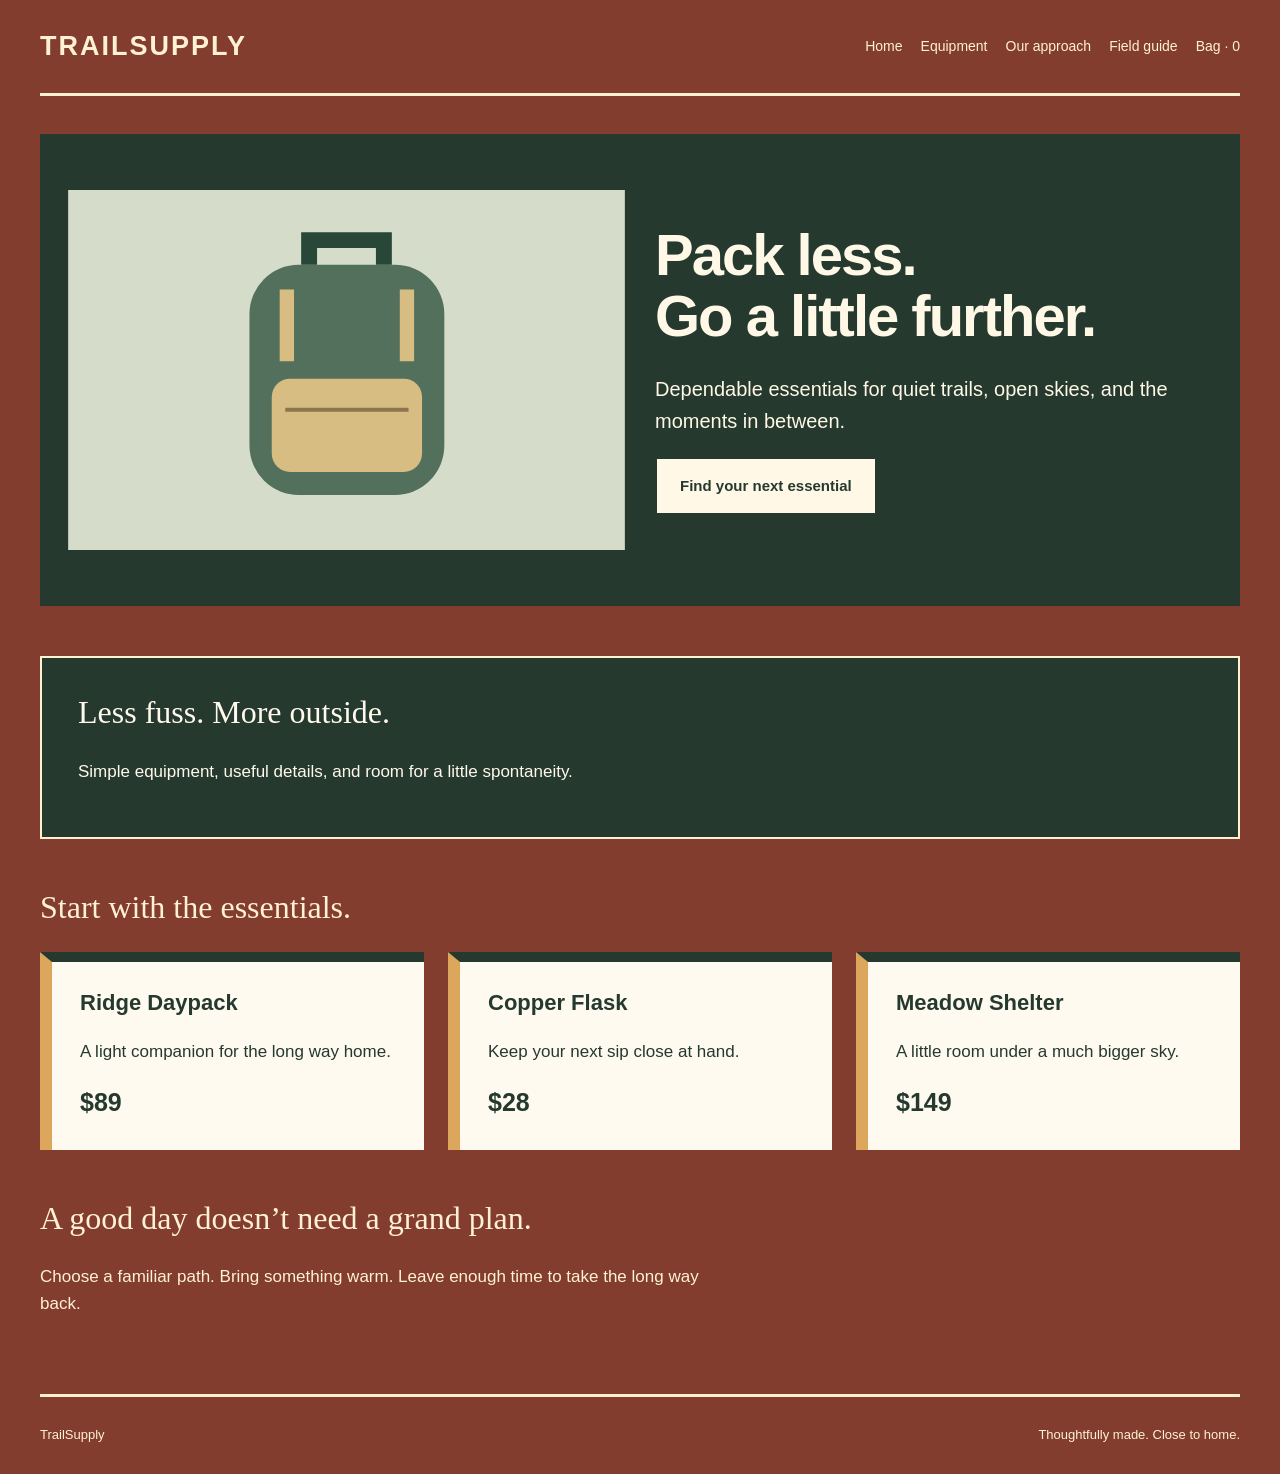
==== commit c232b1b0: "feat: open the field guide with preparation advice" ====
--- a/index.html
+++ b/index.html
@@ -1,3 +1,3 @@
 <!doctype html>
 <html lang="en"><head><meta charset="utf-8"><meta name="viewport" content="width=device-width,initial-scale=1"><title>TrailSupply | Everyday outdoors</title><link rel="icon" href="data:,"><link rel="stylesheet" href="styles.css"></head>
-<body><header><a class="brand" href="index.html">TrailSupply</a><nav aria-label="Main navigation"><a href="index.html">Home</a><a href="catalog.html">Equipment</a><a href="about.html">Our approach</a><span id="bag-count" aria-live="polite">Bag · 0</span></nav></header><main><section class="hero split"><div><h1>Pack less.<br>Go a little further.</h1><p class="lede">Dependable essentials for quiet trails, open skies, and the moments in between.</p><a class="button" href="catalog.html">Find your next essential</a></div><img src="assets/pack.svg" alt="Illustration of a forest-green daypack"></section><section class="band"><h2>Less fuss. More outside.</h2><p>Simple equipment, useful details, and room for a little spontaneity.</p></section><section><h2>Start with the essentials.</h2><div class="grid three"><article class="tile"><h3>Ridge Daypack</h3><p>A light companion for the long way home.</p><span class="price">$89</span></article><article class="tile"><h3>Copper Flask</h3><p>Keep your next sip close at hand.</p><span class="price">$28</span></article><article class="tile"><h3>Meadow Shelter</h3><p>A little room under a much bigger sky.</p><span class="price">$149</span></article></div></section><section><h2>A good day doesn’t need a grand plan.</h2><p>Choose a familiar path. Bring something warm. Leave enough time to take the long way back.</p></section></main><footer><span>TrailSupply</span><span>Thoughtfully made. Close to home.</span></footer><script src="app.js"></script></body></html>
+<body><header><a class="brand" href="index.html">TrailSupply</a><nav aria-label="Main navigation"><a href="index.html">Home</a><a href="catalog.html">Equipment</a><a href="about.html">Our approach</a><a href="help.html">Field guide</a><span id="bag-count" aria-live="polite">Bag · 0</span></nav></header><main><section class="hero split"><div><h1>Pack less.<br>Go a little further.</h1><p class="lede">Dependable essentials for quiet trails, open skies, and the moments in between.</p><a class="button" href="catalog.html">Find your next essential</a></div><img src="assets/pack.svg" alt="Illustration of a forest-green daypack"></section><section class="band"><h2>Less fuss. More outside.</h2><p>Simple equipment, useful details, and room for a little spontaneity.</p></section><section><h2>Start with the essentials.</h2><div class="grid three"><article class="tile"><h3>Ridge Daypack</h3><p>A light companion for the long way home.</p><span class="price">$89</span></article><article class="tile"><h3>Copper Flask</h3><p>Keep your next sip close at hand.</p><span class="price">$28</span></article><article class="tile"><h3>Meadow Shelter</h3><p>A little room under a much bigger sky.</p><span class="price">$149</span></article></div></section><section><h2>A good day doesn’t need a grand plan.</h2><p>Choose a familiar path. Bring something warm. Leave enough time to take the long way back.</p></section></main><footer><span>TrailSupply</span><span>Thoughtfully made. Close to home.</span></footer><script src="app.js"></script></body></html>
--- a/styles.css
+++ b/styles.css
@@ -1,8 +1,8 @@
 * { box-sizing: border-box; }
 html { scroll-behavior: auto; }
-body { margin: 0; background: #dce5cd; color: #203f39; font-family: Arial, sans-serif; font-size: 17px; line-height: 1.6; }
+body { margin: 0; background: #823d2f; color: #fff1d2; font-family: Arial, sans-serif; font-size: 17px; line-height: 1.6; }
 header, main, footer { width: 94%; max-width: 1200px; margin: auto; }
-header { display: flex; flex-wrap: wrap; justify-content: space-between; align-items: center; gap: 20px; padding: 25px 0; border-bottom: 3px solid #203f39; }
+header { display: flex; flex-wrap: wrap; justify-content: space-between; align-items: center; gap: 20px; padding: 25px 0; border-bottom: 3px solid #fff1d2; }
 .brand { font-size: 27px; font-weight: 800; letter-spacing: -1px; }
 a { color: inherit; text-underline-offset: 5px; }
 header a { text-decoration: none; }
@@ -14,7 +14,7 @@
 h3 { font-size: 22px; line-height: 1.2; }
 p { max-width: 660px; }
 .lede { font-size: 20px; max-width: 570px; }
-.hero { display: flex; flex-wrap: wrap; align-items: center; gap: 30px; min-height: 440px; padding: 34px; border: 2px solid #203f39; }
+.hero { display: flex; flex-wrap: wrap; align-items: center; gap: 30px; min-height: 440px; padding: 34px; border: 2px solid #fff1d2; }
 .hero > div { flex: 1 1 350px; min-width: 0; }
 .hero img { flex: 1 1 350px; width: 46%; max-width: 100%; min-width: 0; height: 360px; object-fit: cover; display: block; }
 section + section { margin-top: 50px; }
@@ -25,15 +25,15 @@
 .tile h2 { font-size: 30px; }
 .price { font-size: 25px; font-weight: 700; }
 .button { display: inline-block; background: #25392f; color: #fff8e7; padding: 15px 23px; text-decoration: none; font-size: 15px; font-weight: 700; border: 2px solid #25392f; }
-.band { background: #25392f; color: #fff9ec; padding: 36px; border: 2px solid #203f39; }
+.band { background: #25392f; color: #fff9ec; padding: 36px; border: 2px solid #fff1d2; }
 .band p { margin-bottom: 16px; }
 .toolbar { display: flex; flex-wrap: wrap; gap: 18px; padding: 24px; background: #fffaf0; color: #25392f; margin: 28px 0; border: 2px solid #25392f; }
 .availability { display: block; border-top: 2px solid #25392f; padding-top: 14px; font-size: 14px; }
-.spec-row { display: flex; flex-wrap: wrap; gap: 24px; padding: 18px 0; border-bottom: 1px solid #203f39; }
+.spec-row { display: flex; flex-wrap: wrap; gap: 24px; padding: 18px 0; border-bottom: 1px solid #fff1d2; }
 .spec-row strong { min-width: 130px; }
 .hidden { display: none; }
-footer { display: flex; flex-wrap: wrap; justify-content: space-between; gap: 20px; padding: 28px 0; border-top: 3px solid #203f39; font-size: 13px; }
-a:focus-visible { outline: 3px solid #356454; outline-offset: 6px; }
-.hero{flex-direction:column;text-align:center;gap:28px;border:0}.hero > div{flex:0 1 auto;width:100%}.hero h1,.hero p{margin-left:auto;margin-right:auto}.hero img{flex:0 1 auto;width:100%;height:300px}.tile{border-radius:28px}
+footer { display: flex; flex-wrap: wrap; justify-content: space-between; gap: 20px; padding: 28px 0; border-top: 3px solid #fff1d2; font-size: 13px; }
+a:focus-visible { outline: 3px solid #e5b86e; outline-offset: 6px; }
+.hero{flex-direction:row-reverse;border:0;padding:44px 28px}.hero h1{font-family:Arial,sans-serif;font-weight:800;font-size:64px}.tile{border:0;border-top:10px solid #25392f}
 .brand{text-transform:uppercase;letter-spacing:2px}.hero{border-radius:0}.product h2{font-family:Arial,sans-serif;font-weight:700}
-main{max-width:960px}.hero{flex-direction:column;text-align:center}.hero > div{flex:0 1 auto;width:100%}.hero h1,.hero p{margin-left:auto;margin-right:auto}.hero img{width:100%;flex:0 1 auto;height:310px}
+.hero{background:#25392f;color:#fff8e7;padding:56px 28px}.hero h1{font-family:Arial,sans-serif;font-size:58px;font-weight:800}.hero .button{background:#fff8e7;color:#25392f}.tile{border-left:12px solid #dca65c}
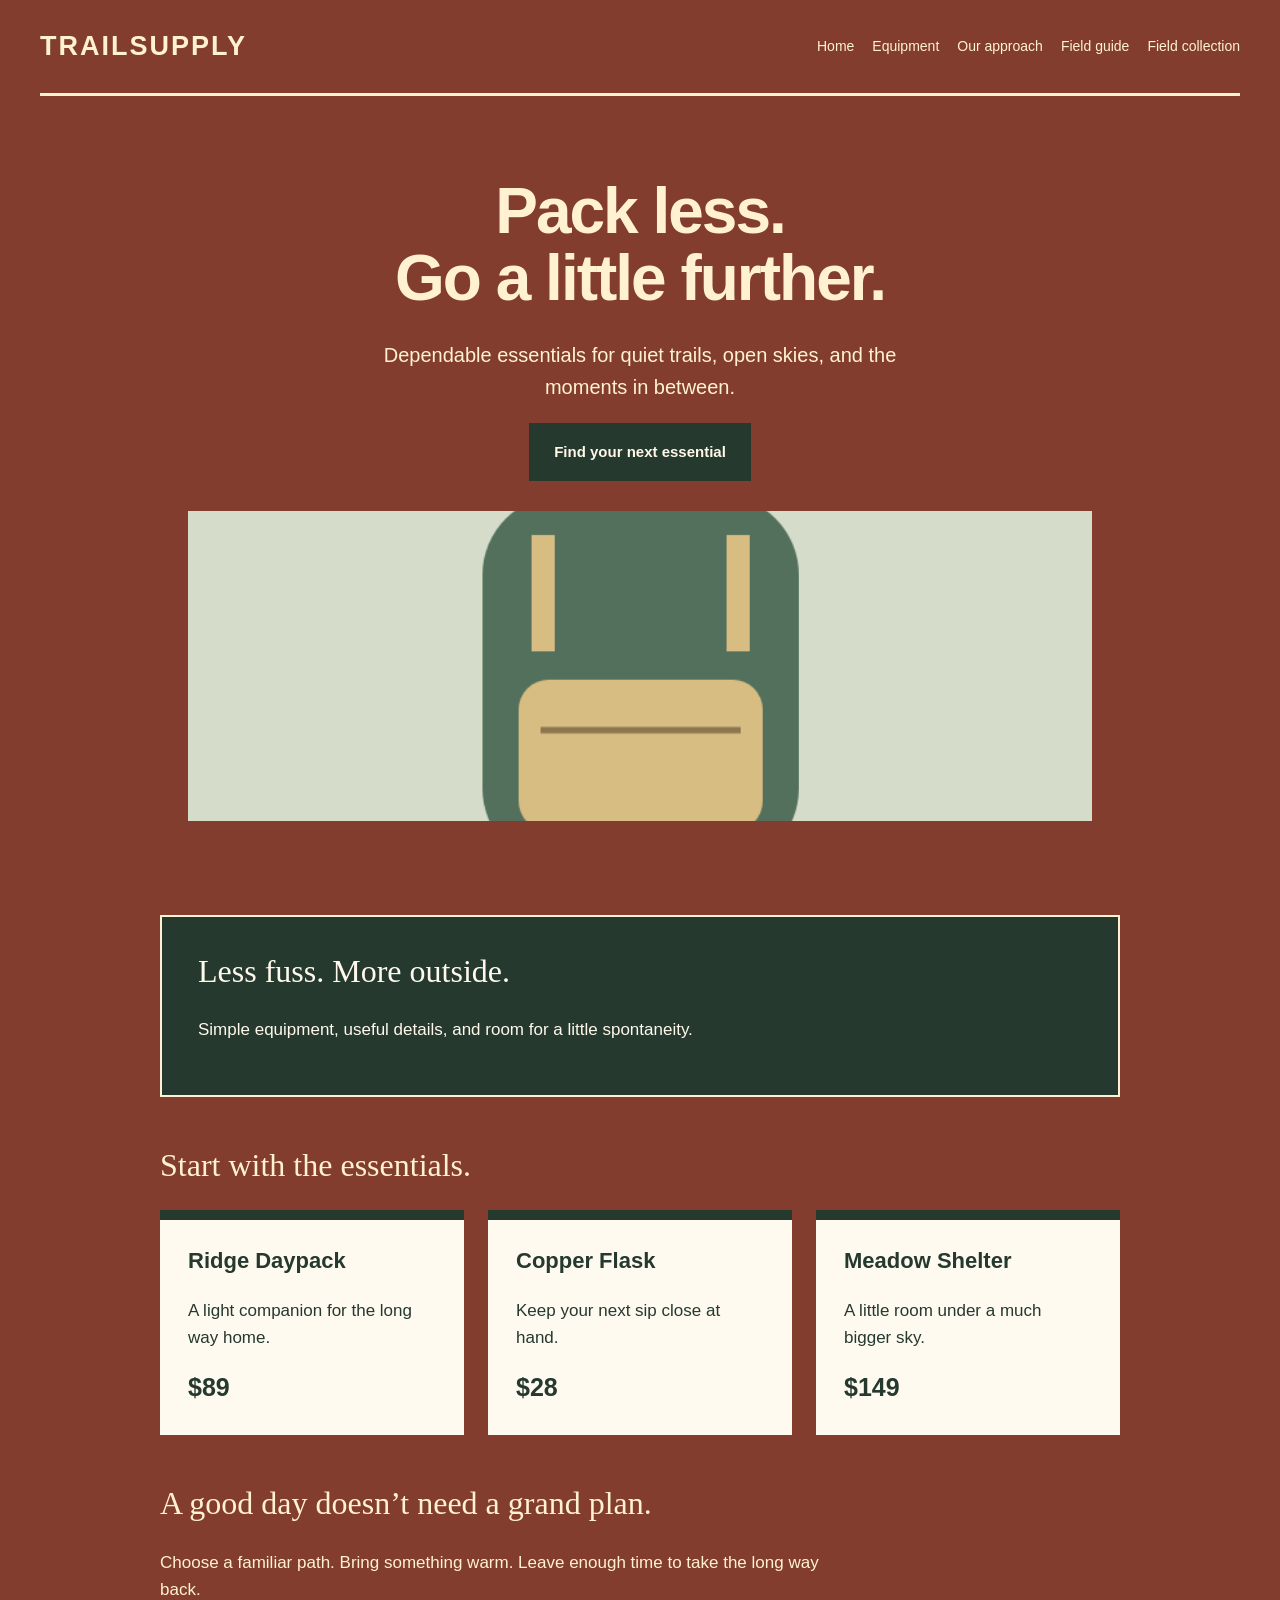
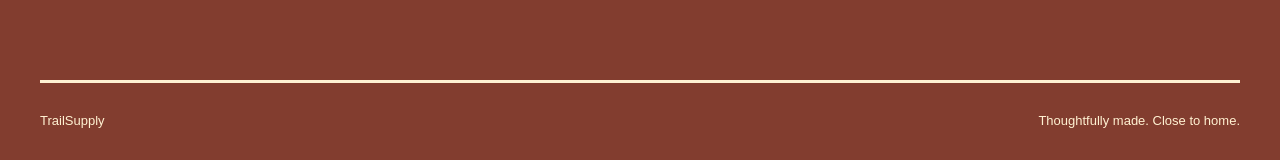
==== commit f0bc2489: "feat: open the field guide with preparation advice; refresh the visual composition" ====
--- a/index.html
+++ b/index.html
@@ -1,3 +1,78 @@
 <!doctype html>
-<html lang="en"><head><meta charset="utf-8"><meta name="viewport" content="width=device-width,initial-scale=1"><title>TrailSupply | Everyday outdoors</title><link rel="icon" href="data:,"><link rel="stylesheet" href="styles.css"></head>
-<body><header><a class="brand" href="index.html">TrailSupply</a><nav aria-label="Main navigation"><a href="index.html">Home</a><a href="catalog.html">Equipment</a><a href="about.html">Our approach</a><a href="help.html">Field guide</a><span id="bag-count" aria-live="polite">Bag · 0</span></nav></header><main><section class="hero split"><div><h1>Pack less.<br>Go a little further.</h1><p class="lede">Dependable essentials for quiet trails, open skies, and the moments in between.</p><a class="button" href="catalog.html">Find your next essential</a></div><img src="assets/pack.svg" alt="Illustration of a forest-green daypack"></section><section class="band"><h2>Less fuss. More outside.</h2><p>Simple equipment, useful details, and room for a little spontaneity.</p></section><section><h2>Start with the essentials.</h2><div class="grid three"><article class="tile"><h3>Ridge Daypack</h3><p>A light companion for the long way home.</p><span class="price">$89</span></article><article class="tile"><h3>Copper Flask</h3><p>Keep your next sip close at hand.</p><span class="price">$28</span></article><article class="tile"><h3>Meadow Shelter</h3><p>A little room under a much bigger sky.</p><span class="price">$149</span></article></div></section><section><h2>A good day doesn’t need a grand plan.</h2><p>Choose a familiar path. Bring something warm. Leave enough time to take the long way back.</p></section></main><footer><span>TrailSupply</span><span>Thoughtfully made. Close to home.</span></footer><script src="app.js"></script></body></html>
+<html lang="en">
+<head>
+<meta charset="utf-8">
+<meta name="viewport" content="width=device-width,initial-scale=1">
+<title>
+TrailSupply | Everyday outdoors</title>
+<link rel="icon" href="assets/favicon.png">
+<link rel="stylesheet" href="styles.css">
+</head>
+<body>
+<header>
+<a class="brand" href="index.html">TrailSupply</a>
+<nav aria-label="Main navigation">
+<a href="index.html">Home</a>
+<a href="catalog.html">Equipment</a>
+<a href="about.html">Our approach</a>
+<a href="help.html">Field guide</a>
+<span>Field collection</span>
+</nav>
+</header>
+<main>
+<section class="hero split">
+<div>
+<h1>
+Pack less.<br>Go a little further.</h1>
+<p class="lede">
+Dependable essentials for quiet trails, open skies, and the moments in between.</p>
+<a class="button" href="catalog.html">Find your next essential</a>
+</div>
+<img src="assets/pack.png" alt="Illustration of a forest-green daypack">
+</section>
+<section class="band">
+<h2>
+Less fuss. More outside.</h2>
+<p>
+Simple equipment, useful details, and room for a little spontaneity.</p>
+</section>
+<section>
+<h2>
+Start with the essentials.</h2>
+<div class="grid three">
+<article class="tile">
+<h3>
+Ridge Daypack</h3>
+<p>
+A light companion for the long way home.</p>
+<span class="price">$89</span>
+</article>
+<article class="tile">
+<h3>
+Copper Flask</h3>
+<p>
+Keep your next sip close at hand.</p>
+<span class="price">$28</span>
+</article>
+<article class="tile">
+<h3>
+Meadow Shelter</h3>
+<p>
+A little room under a much bigger sky.</p>
+<span class="price">$149</span>
+</article>
+</div>
+</section>
+<section>
+<h2>
+A good day doesn’t need a grand plan.</h2>
+<p>
+Choose a familiar path. Bring something warm. Leave enough time to take the long way back.</p>
+</section>
+</main>
+<footer>
+<span>TrailSupply</span>
+<span>Thoughtfully made. Close to home.</span>
+</footer>
+</body>
+</html>
--- a/styles.css
+++ b/styles.css
@@ -36,4 +36,4 @@
 a:focus-visible { outline: 3px solid #e5b86e; outline-offset: 6px; }
 .hero{flex-direction:row-reverse;border:0;padding:44px 28px}.hero h1{font-family:Arial,sans-serif;font-weight:800;font-size:64px}.tile{border:0;border-top:10px solid #25392f}
 .brand{text-transform:uppercase;letter-spacing:2px}.hero{border-radius:0}.product h2{font-family:Arial,sans-serif;font-weight:700}
-.hero{background:#25392f;color:#fff8e7;padding:56px 28px}.hero h1{font-family:Arial,sans-serif;font-size:58px;font-weight:800}.hero .button{background:#fff8e7;color:#25392f}.tile{border-left:12px solid #dca65c}
+main{max-width:960px}.hero{flex-direction:column;text-align:center}.hero > div{flex:0 1 auto;width:100%}.hero h1,.hero p{margin-left:auto;margin-right:auto}.hero img{width:100%;flex:0 1 auto;height:310px}
